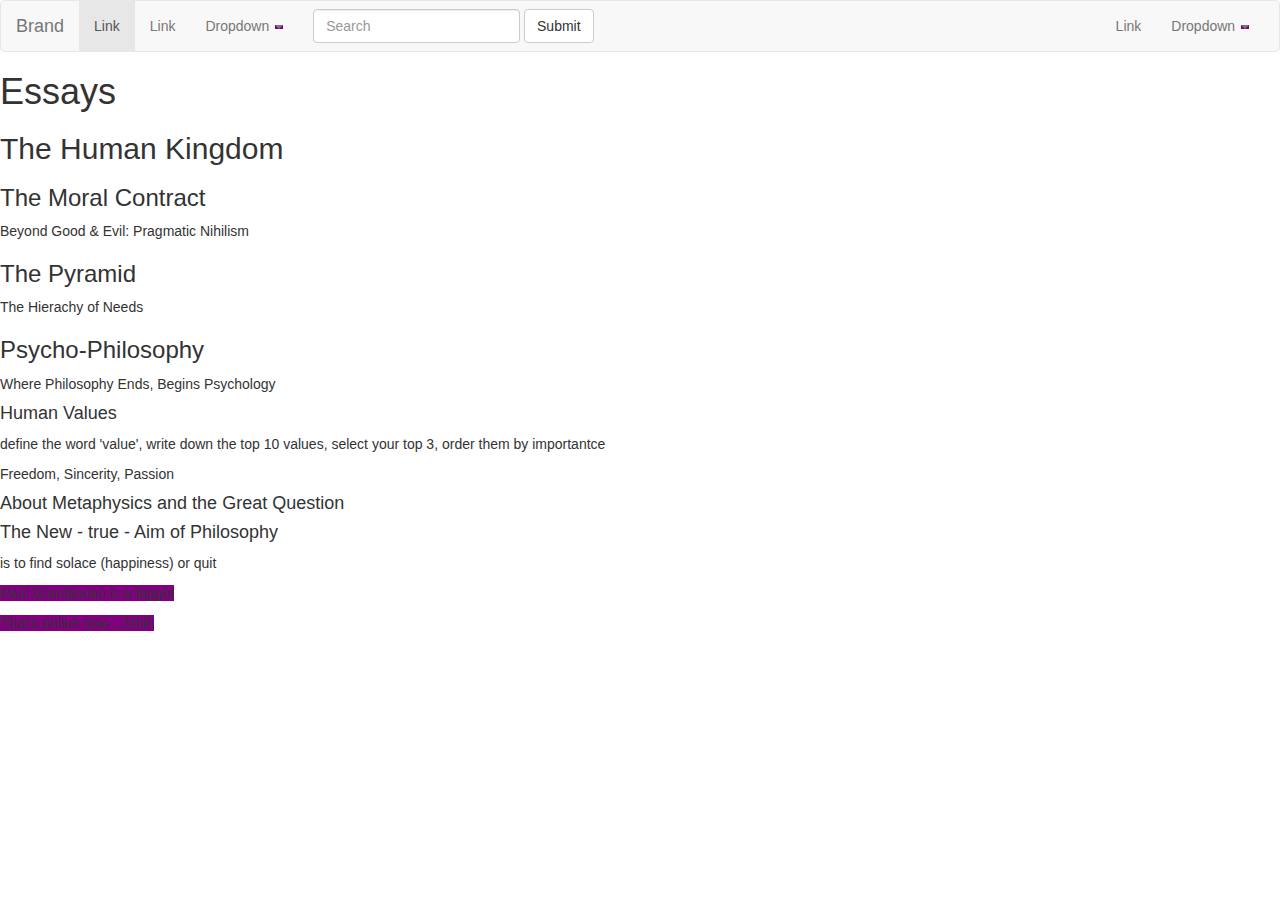
==== index.html @ 8acf9c78 "sum style" ====
<!DOCTYPE html>
<html>
  <head>
    <meta charset="utf-8">
    <meta http-equiv="X-UA-Compatible" content="IE=edge">
    <meta name="viewport" content="width=device-width, initial-scale=1">

    <title>The Human Kingdom Essays</title>

	<meta charset="UTF-8">
	<link rel="stylesheet" type="text/css" href="style.css">
    <link rel="stylesheet" href="https://maxcdn.bootstrapcdn.com/bootstrap/3.2.0/css/bootstrap.min.css">
    <link rel="stylesheet" href="https://maxcdn.bootstrapcdn.com/font-awesome/4.1.0/css/font-awesome.min.css">

  </head>


  <body>
<nav class="navbar navbar-default">
  <div class="container-fluid">
    <!-- Brand and toggle get grouped for better mobile display -->
    <div class="navbar-header">
      <button type="button" class="navbar-toggle collapsed" data-toggle="collapse" data-target="#bs-example-navbar-collapse-1" aria-expanded="false">
        <span class="sr-only">Toggle navigation</span>
        <span class="icon-bar"></span>
        <span class="icon-bar"></span>
        <span class="icon-bar"></span>
      </button>
      <a class="navbar-brand" href="#">Brand</a>
    </div>

    <!-- Collect the nav links, forms, and other content for toggling -->
    <div class="collapse navbar-collapse" id="bs-example-navbar-collapse-1">
      <ul class="nav navbar-nav">
        <li class="active"><a href="#">Link <span class="sr-only">(current)</span></a></li>
        <li><a href="#">Link</a></li>
        <li class="dropdown">
          <a href="#" class="dropdown-toggle" data-toggle="dropdown" role="button" aria-haspopup="true" aria-expanded="false">Dropdown <span class="caret"></span></a>
          <ul class="dropdown-menu">
            <li><a href="#">Action</a></li>
            <li><a href="#">Another action</a></li>
            <li><a href="#">Something else here</a></li>
            <li role="separator" class="divider"></li>
            <li><a href="#">Separated link</a></li>
            <li role="separator" class="divider"></li>
            <li><a href="#">One more separated link</a></li>
          </ul>
        </li>
      </ul>
      <form class="navbar-form navbar-left" role="search">
        <div class="form-group">
          <input type="text" class="form-control" placeholder="Search">
        </div>
        <button type="submit" class="btn btn-default">Submit</button>
      </form>
      <ul class="nav navbar-nav navbar-right">
        <li><a href="#">Link</a></li>
        <li class="dropdown">
          <a href="#" class="dropdown-toggle" data-toggle="dropdown" role="button" aria-haspopup="true" aria-expanded="false">Dropdown <span class="caret"></span></a>
          <ul class="dropdown-menu">
            <li><a href="#">Action</a></li>
            <li><a href="#">Another action</a></li>
            <li><a href="#">Something else here</a></li>
            <li role="separator" class="divider"></li>
            <li><a href="#">Separated link</a></li>
          </ul>
        </li>
      </ul>
    </div><!-- /.navbar-collapse -->
  </div><!-- /.container-fluid -->
</nav>
		<h1>Essays</h1>
			<h2>The Human Kingdom</h2>
				<h3>The Moral Contract</h3>
					<p>Beyond Good & Evil: Pragmatic Nihilism</p>
				<h3>The Pyramid</h3>
					<p>The Hierachy of Needs</p>
				<h3>Psycho-Philosophy</h3>
					<p>Where Philosophy Ends, Begins Psychology</p>
					<h4>Human Values</h4>
						<p>define the word 'value', write down the top 10 values, select your top 3, order them by importantce</p>
						<p>Freedom, Sincerity, Passion</p>
					<h4>About Metaphysics and the Great Question</h4>
					<h4>The New - true - Aim of Philosophy</h4>
						<p>is to find solace (happiness) or quit</p>
						<p><span>Paul Grandjouan is a faggot </span></p>
						<p><span>That's online now ...hihih</span></p>




			
			
    



    <script src="https://ajax.googleapis.com/ajax/libs/jquery/1.11.1/jquery.min.js"></script>
    <script src="https://maxcdn.bootstrapcdn.com/bootstrap/3.2.0/js/bootstrap.min.js"></script>
  </body>
</html>
---- style.css ----
p {
	
}

div {

	}

span {
	background-color: Purple;
	font-size: 35;
}
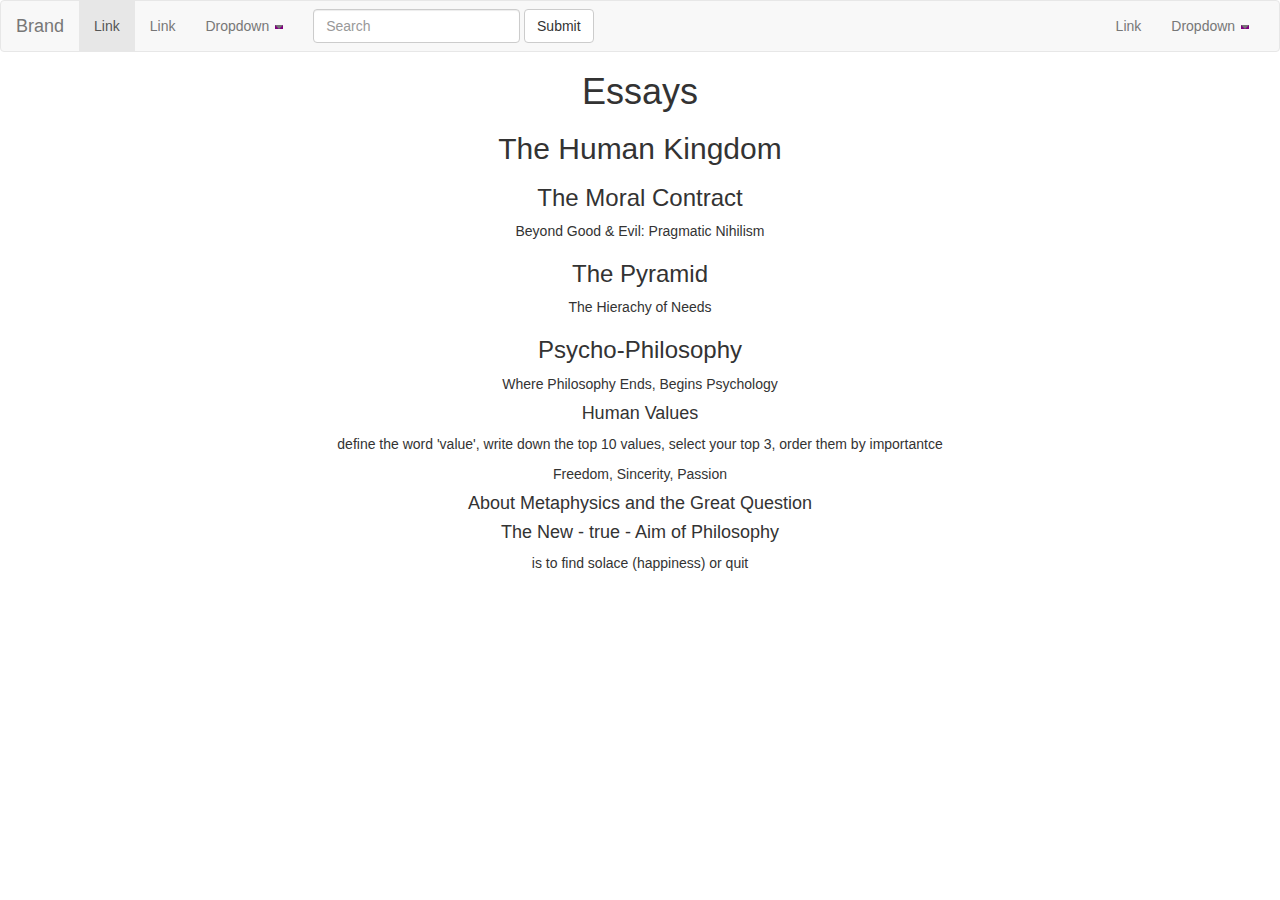
==== commit 6d32fca6: "paul gone" ====
--- a/index.html
+++ b/index.html
@@ -83,8 +83,7 @@
 					<h4>About Metaphysics and the Great Question</h4>
 					<h4>The New - true - Aim of Philosophy</h4>
 						<p>is to find solace (happiness) or quit</p>
-						<p><span>Paul Grandjouan is a faggot </span></p>
-						<p><span>That's online now ...hihih</span></p>
+					
 
 
 
--- a/style.css
+++ b/style.css
@@ -8,5 +8,10 @@
 
 span {
 	background-color: Purple;
-	font-size: 35;
+	font-size: 35px;
+	font-family: sans-serif;
+}
+
+body {
+	text-align: center;
 }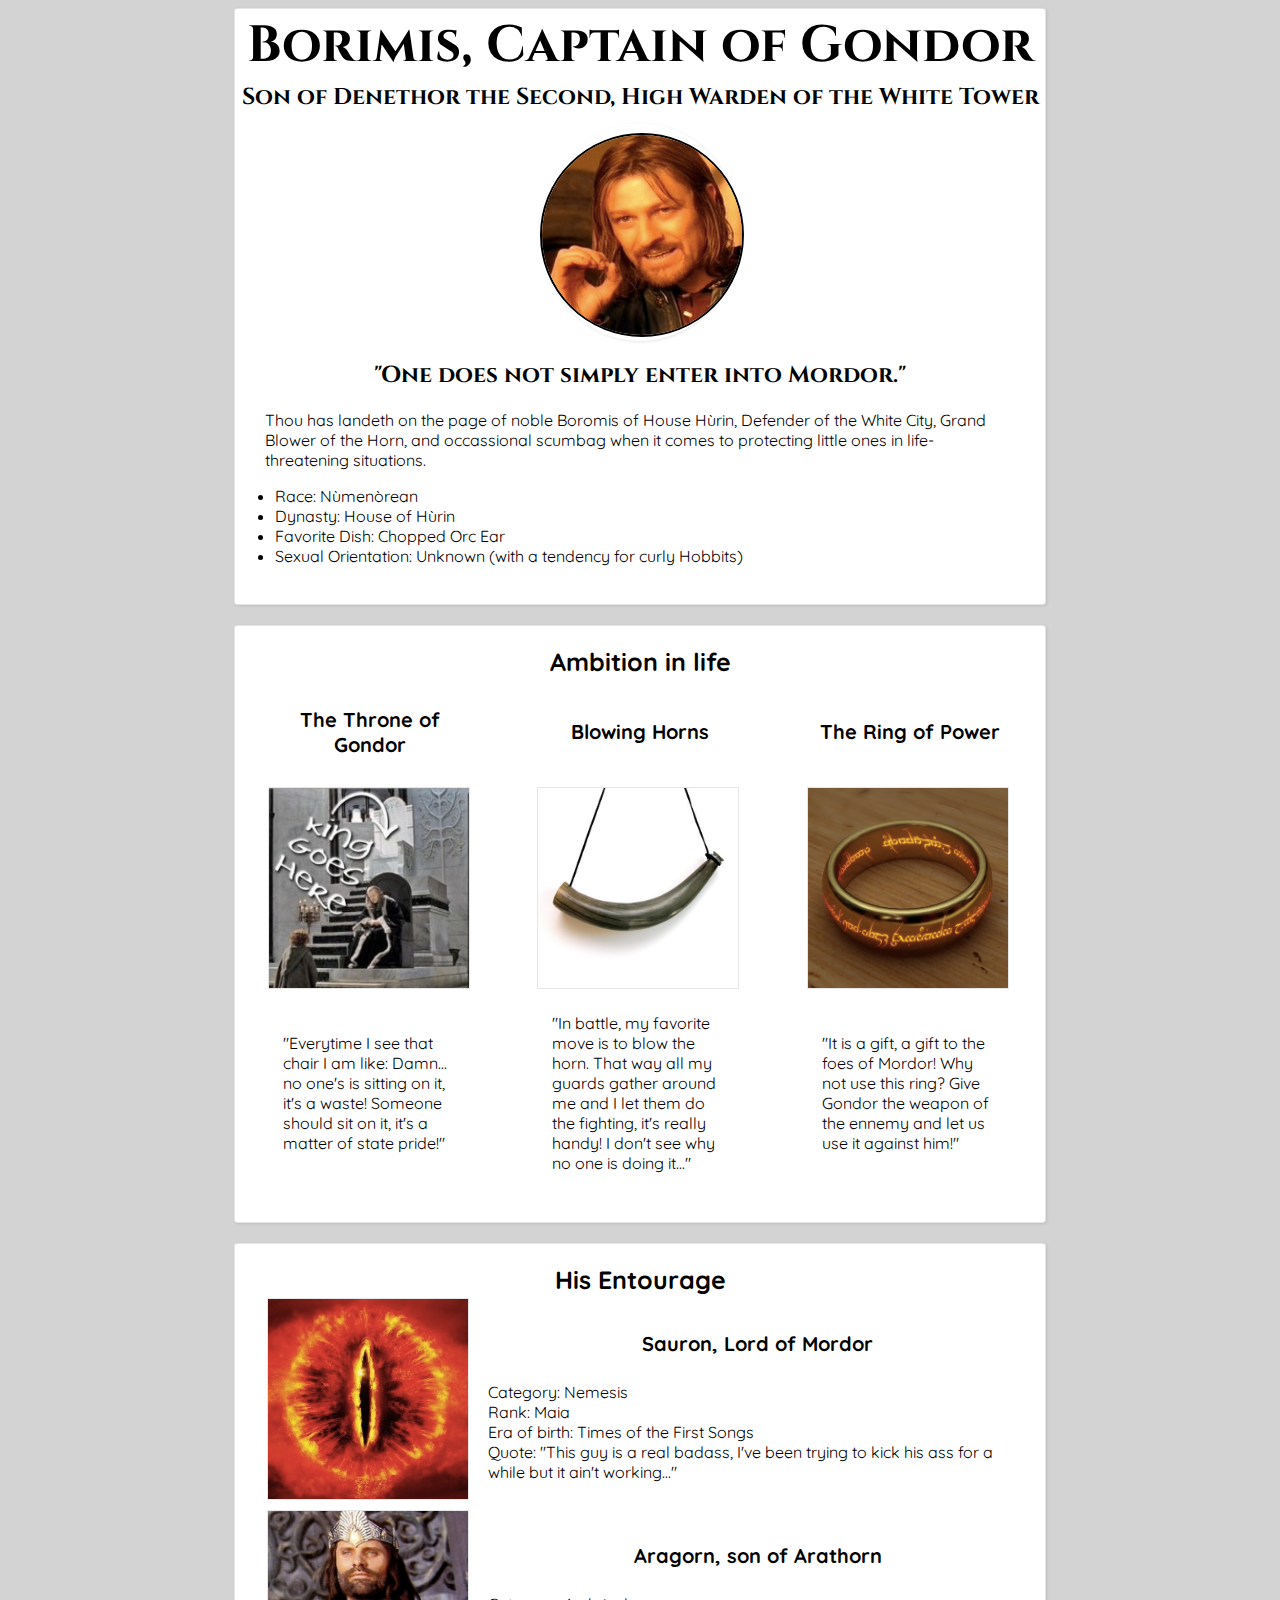
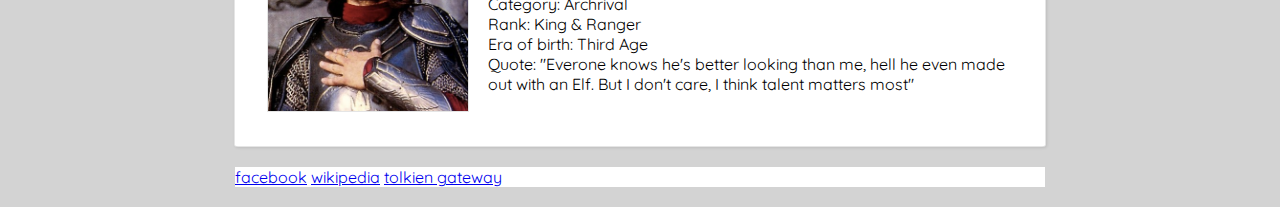
==== commit 0bfdb552: "first real site" ====
--- a/index.html
+++ b/index.html
@@ -2,99 +2,104 @@
 <html>
   <head>
     <meta charset="utf-8">
-    <meta http-equiv="X-UA-Compatible" content="IE=edge">
-    <meta name="viewport" content="width=device-width, initial-scale=1">
-
-    <title>The Human Kingdom Essays</title>
-
-	<meta charset="UTF-8">
-	<link rel="stylesheet" type="text/css" href="style.css">
-    <link rel="stylesheet" href="https://maxcdn.bootstrapcdn.com/bootstrap/3.2.0/css/bootstrap.min.css">
-    <link rel="stylesheet" href="https://maxcdn.bootstrapcdn.com/font-awesome/4.1.0/css/font-awesome.min.css">
-
+    <meta property="og:title" content="The Chronicles of Boromir, Captain of Gondor">
+    <meta property="og:image" content="images/boromir.png.jpg">
+    <meta property="og:description" content="Learn everything there is to know about noble Boromir of House Hùring, Defender of the White City, Grand Blower of the Horn, and occassional scumbag when it comes to protecting little ones in life-threatening situations.">
+    <meta property="og:site_name" content="Yalroc's first front-end project"/>
+    <title>The Chronicles of Boromir, Captain of Gondor, son of Denethor the Second, High Warden of the White Tower</title>
+    <link href='https://fonts.googleapis.com/css?family=Cinzel' rel='stylesheet' type='text/css'>
+    <link href='https://fonts.googleapis.com/css?family=Quicksand' rel='stylesheet' type='text/css'>
+    <link href="http://maxcdn.bootstrapcdn.com/font-awesome/4.2.0/css/font-awesome.min.css" rel="stylesheet">
+    <link rel="stylesheet" href="style/style.css">
   </head>
-
-
   <body>
-<nav class="navbar navbar-default">
-  <div class="container-fluid">
-    <!-- Brand and toggle get grouped for better mobile display -->
-    <div class="navbar-header">
-      <button type="button" class="navbar-toggle collapsed" data-toggle="collapse" data-target="#bs-example-navbar-collapse-1" aria-expanded="false">
-        <span class="sr-only">Toggle navigation</span>
-        <span class="icon-bar"></span>
-        <span class="icon-bar"></span>
-        <span class="icon-bar"></span>
-      </button>
-      <a class="navbar-brand" href="#">Brand</a>
+    <div> <!-- titles, picture, summary, history -->
+      <h1 class="name_title">Borimis, Captain of Gondor</h1>
+      <h2 class="name_title">Son of Denethor the Second, High Warden of the White Tower</h2>
+      <div class="boromir_pic">
+        <img src="images/boromir.png" class="boromir_pic" id="boromir_pic">
+      </div>
+      <h2>"One does not simply enter into Mordor."</h2>
+      <p class="boromir_intro">Thou has landeth on the page of noble Boromis of House Hùrin, Defender of the White City, Grand Blower of the Horn, and occassional scumbag when it comes to protecting little ones in life-threatening situations.
+      <ul>
+        <li>Race: Nùmenòrean</li>
+        <li>Dynasty: House of Hùrin</li>
+        <li>Favorite Dish: Chopped Orc Ear</li>
+        <li>Sexual Orientation: Unknown (with a tendency for curly Hobbits)</li>
+      </ul>
+      <div class="spacer"></div>
     </div>
 
-    <!-- Collect the nav links, forms, and other content for toggling -->
-    <div class="collapse navbar-collapse" id="bs-example-navbar-collapse-1">
-      <ul class="nav navbar-nav">
-        <li class="active"><a href="#">Link <span class="sr-only">(current)</span></a></li>
-        <li><a href="#">Link</a></li>
-        <li class="dropdown">
-          <a href="#" class="dropdown-toggle" data-toggle="dropdown" role="button" aria-haspopup="true" aria-expanded="false">Dropdown <span class="caret"></span></a>
-          <ul class="dropdown-menu">
-            <li><a href="#">Action</a></li>
-            <li><a href="#">Another action</a></li>
-            <li><a href="#">Something else here</a></li>
-            <li role="separator" class="divider"></li>
-            <li><a href="#">Separated link</a></li>
-            <li role="separator" class="divider"></li>
-            <li><a href="#">One more separated link</a></li>
-          </ul>
-        </li>
-      </ul>
-      <form class="navbar-form navbar-left" role="search">
-        <div class="form-group">
-          <input type="text" class="form-control" placeholder="Search">
-        </div>
-        <button type="submit" class="btn btn-default">Submit</button>
-      </form>
-      <ul class="nav navbar-nav navbar-right">
-        <li><a href="#">Link</a></li>
-        <li class="dropdown">
-          <a href="#" class="dropdown-toggle" data-toggle="dropdown" role="button" aria-haspopup="true" aria-expanded="false">Dropdown <span class="caret"></span></a>
-          <ul class="dropdown-menu">
-            <li><a href="#">Action</a></li>
-            <li><a href="#">Another action</a></li>
-            <li><a href="#">Something else here</a></li>
-            <li role="separator" class="divider"></li>
-            <li><a href="#">Separated link</a></li>
-          </ul>
-        </li>
-      </ul>
-    </div><!-- /.navbar-collapse -->
-  </div><!-- /.container-fluid -->
-</nav>
-		<h1>Essays</h1>
-			<h2>The Human Kingdom</h2>
-				<h3>The Moral Contract</h3>
-					<p>Beyond Good & Evil: Pragmatic Nihilism</p>
-				<h3>The Pyramid</h3>
-					<p>The Hierachy of Needs</p>
-				<h3>Psycho-Philosophy</h3>
-					<p>Where Philosophy Ends, Begins Psychology</p>
-					<h4>Human Values</h4>
-						<p>define the word 'value', write down the top 10 values, select your top 3, order them by importantce</p>
-						<p>Freedom, Sincerity, Passion</p>
-					<h4>About Metaphysics and the Great Question</h4>
-					<h4>The New - true - Aim of Philosophy</h4>
-						<p>is to find solace (happiness) or quit</p>
-					
+    <div> <!-- ambition in life (engage in Hobbit romance) -->
+      <h3>Ambition in life</h3>
+      <table class="ambition_in_life_table">
+        <tr>
+          <td class="amibtion_in_life_elements">
+            <h4>The Throne of Gondor</h4>
+          </td>
+          <td class="amibtion_in_life_elements">
+            <h4>Blowing Horns</h4>
+          </td>
+          <td class="amibtion_in_life_elements">
+            <h4>The Ring of Power</h4>
+          </td>
+        </tr>
+        <tr>
+          <td class="amibtion_in_life_elements">
+            <img src="images/throne_of_gondor.png">
+          </td>
+          <td class="amibtion_in_life_elements">
+            <img src="images/blowing_horn.png">
+          </td>
+          <td class="amibtion_in_life_elements">
+            <img src="images/ring_of_power.png">
+          </td>
+        </tr>
+        <tr>
+          <td class="amibtion_in_life_elements">
+            <p>"Everytime I see that chair I am like: Damn... no one's is sitting on it, it's a waste! Someone should sit on it, it's a matter of state pride!"</p>
+          </td>
+          <td class="amibtion_in_life_elements">
+            <p>"In battle, my favorite move is to blow the horn. That way all my guards gather around me and I let them do the fighting, it's really handy! I don't see why no one is doing it..."</p>
+          </td>
+          <td class="amibtion_in_life_elements">
+            <p>"It is a gift, a gift to the foes of Mordor! Why not use this ring? Give Gondor the weapon of the ennemy and let us use it against him!"</p>
+          </td>
+        </tr>
+      </table>
+    </div>
 
+    <div>  <!-- nemesis & archrival -->
+      <h3>His Entourage</h3>
+        <table>
+          <tr class="entourage_rows">
+            <td class="entourage_pics">
+              <img src="images/sauron.png">
+            </td>
+            <td>
+              <h4>Sauron, Lord of Mordor</h4>
+              <p>Category: Nemesis<br>Rank: Maia<br>Era of birth: Times of the First Songs<br>Quote: "This guy is a real badass, I've been trying to kick his ass for a while but it ain't working..."</p>
+            </td>
+          </tr>
+        </table>
+        <table>
+          <tr class="entourage_rows">
+            <td class="entourage_pics">
+              <img src="images/aragorn.png">
+            </td>
+            <td>
+              <h4>Aragorn, son of Arathorn</h4>
+              <p>Category: Archrival<br>Rank: King & Ranger<br>Era of birth: Third Age<br>Quote: "Everone knows he's better looking than me, hell he even made out with an Elf. But I don't care, I think talent matters most"</p>
+            </td>
+          </tr>
+        </table>
+       <div class="spacer"></div>
+    </div>
 
-
-
-			
-			
-    
-
-
-
-    <script src="https://ajax.googleapis.com/ajax/libs/jquery/1.11.1/jquery.min.js"></script>
-    <script src="https://maxcdn.bootstrapcdn.com/bootstrap/3.2.0/js/bootstrap.min.js"></script>
+    <div class="no_shape"> <!-- links : wiki, facebook, tolkien gateway -->
+      <a href="https://www.facebook.com/BoromirCaptainofGondor/?fref=ts">facebook</a>
+      <a href="https://en.wikipedia.org/wiki/Boromir">wikipedia</a>
+      <a href="http://tolkiengateway.net/wiki/Boromir">tolkien gateway</a>
+    </div>
   </body>
-</html>+</html>
--- a/style/style.css
+++ b/style/style.css
@@ -0,0 +1,106 @@
+body {
+  font-family: 'Quicksand', sans-serif;
+  background-color: #D3D3D3;
+}
+
+div {
+  border: 1px solid rgba(0, 0, 0, 0.1);
+  box-shadow: 1px 1px 3px rgba(0, 0, 0, 0.1);
+  width: 810px;
+  margin: 0 auto;
+  margin-top: 5px;
+  margin-bottom: 20px;
+  background-color: white;
+  border-radius: 0.5%;
+}
+
+img {
+  height: 200px;
+  width: 200px;
+  border: 1px solid rgba(0, 0, 0, 0.1);
+}
+
+h1 {
+  font-size: 51px;
+  text-align: center;
+  margin-bottom: 2px;
+}
+
+h2 {
+  font-size: 23px;
+  text-align: center;
+  font-family: 'Cinzel'
+}
+
+h3 {
+  text-align: center;
+  font-size: 25px;
+  margin-top: 20px;
+  margin-bottom: 0px;
+}
+
+h4 {
+  text-align: center;
+  font-size: 20px;
+}
+
+p {
+  padding-right: 15px;
+  padding-left: 15px;
+}
+
+.ambition_in_life_table {
+  margin: 0 auto;
+  margin-bottom: 30px;
+}
+
+.amibtion_in_life_elements {
+  padding-right: 31px;
+  padding-left: 31px;
+
+}
+
+.entourage_pics {
+  padding-left: 30px;
+}
+
+.entourage_rows {
+  padding-bottom: 7px;
+  margin-bottom: 7px;
+}
+
+.spacer {
+  height: 2px;
+  border: none;
+  box-shadow: none;
+}
+
+.boromir_intro {
+  margin-left: 15px;
+  margin-right: 15px;
+}
+
+.name_title {
+  margin: 2px;
+  font-family: 'Cinzel';
+}
+
+
+.boromir_pic {
+  width: 200px;
+  border-radius: 50%;
+  margin: 0 auto;
+  margin-top: 10px;
+  border: none ;
+}
+
+#boromir_pic {
+  border: 2px solid black;
+}
+
+.no_shape {
+  border: none;
+  box-shadow: none;
+  background-color: none;
+  border-radius: none;
+}
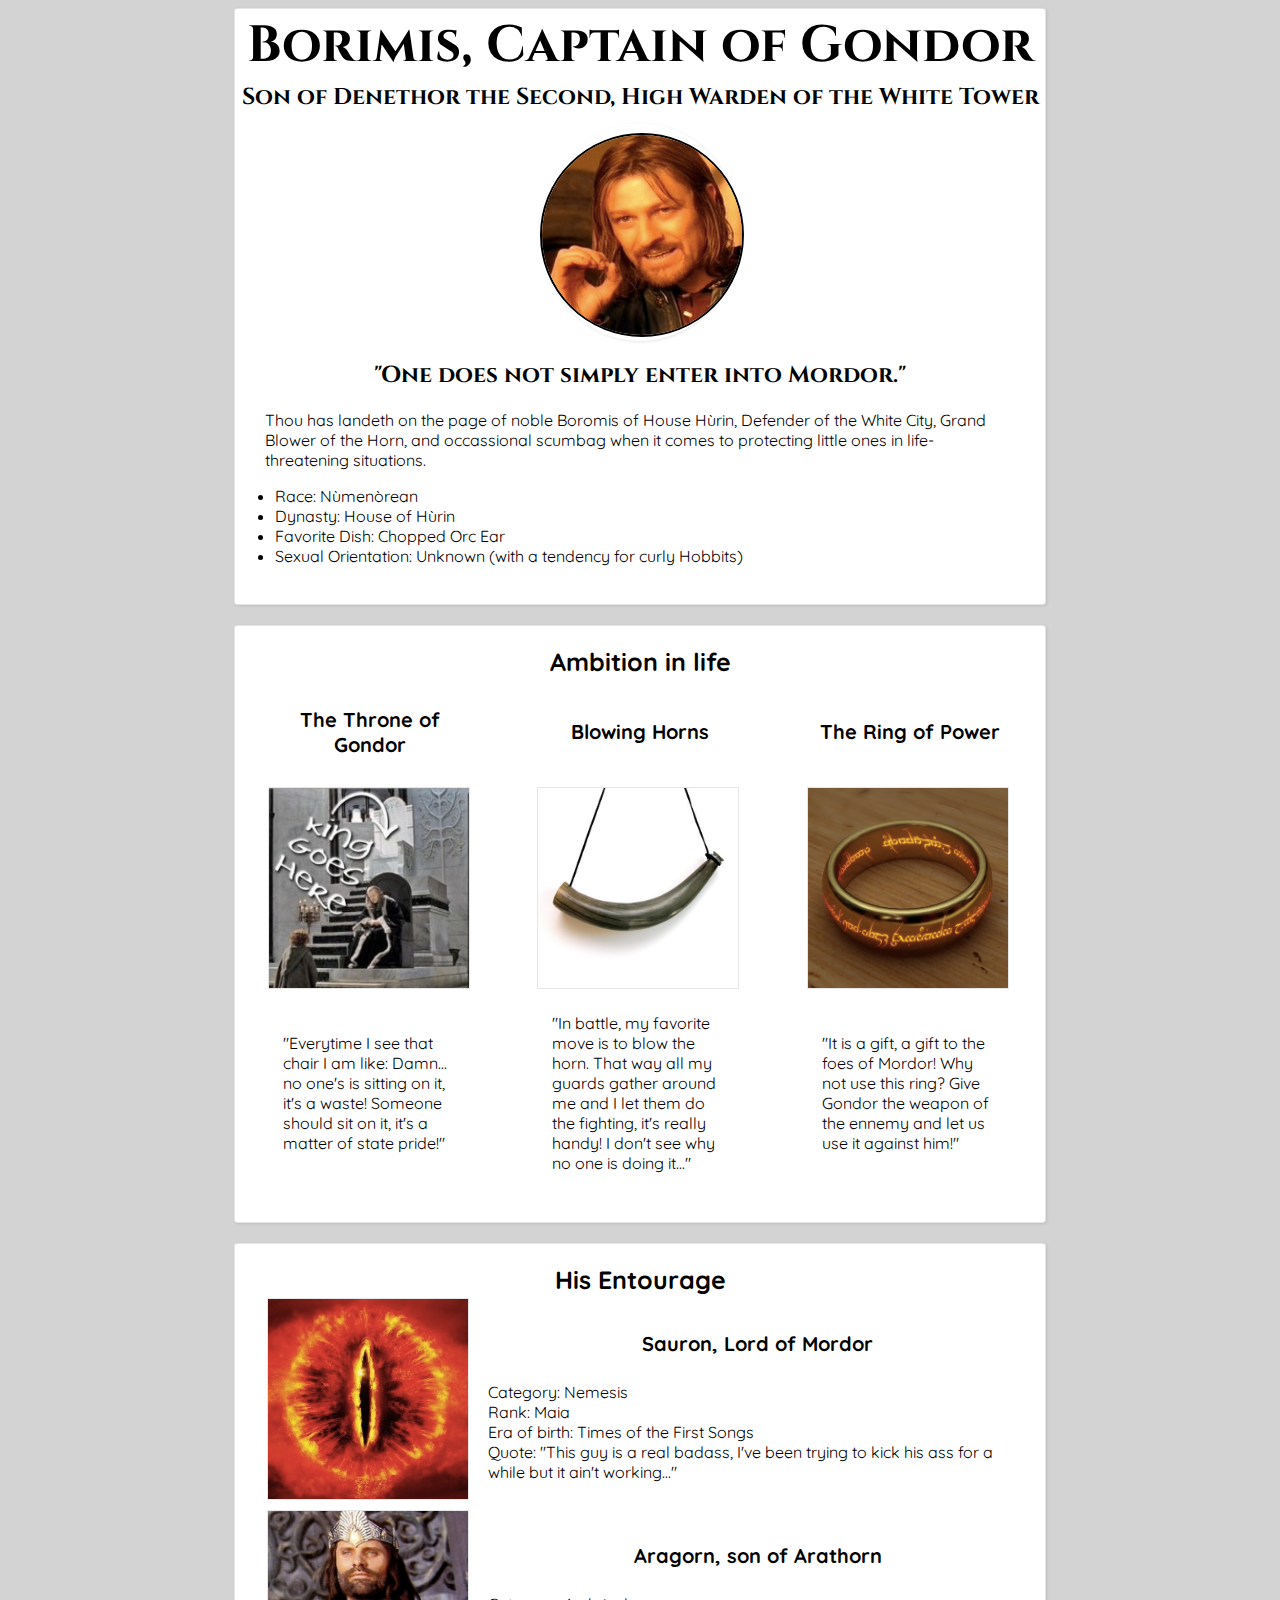
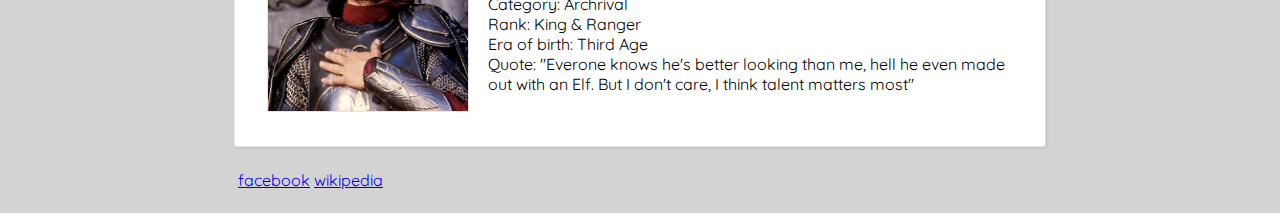
==== commit 8f703d10: "links" ====
--- a/index.html
+++ b/index.html
@@ -97,9 +97,16 @@
     </div>
 
     <div class="no_shape"> <!-- links : wiki, facebook, tolkien gateway -->
-      <a href="https://www.facebook.com/BoromirCaptainofGondor/?fref=ts">facebook</a>
-      <a href="https://en.wikipedia.org/wiki/Boromir">wikipedia</a>
-      <a href="http://tolkiengateway.net/wiki/Boromir">tolkien gateway</a>
+      <table>
+        <tr>
+          <td>
+            <a href="https://www.facebook.com/BoromirCaptainofGondor/?fref=ts">facebook</a>
+          </td>
+          <td>
+            <a href="https://en.wikipedia.org/wiki/Boromir">wikipedia</a>
+          </td>
+        </tr>
+      </table>
     </div>
   </body>
 </html>
--- a/style/style.css
+++ b/style/style.css
@@ -101,6 +101,5 @@
 .no_shape {
   border: none;
   box-shadow: none;
-  background-color: none;
-  border-radius: none;
+  background-color: transparent;
 }
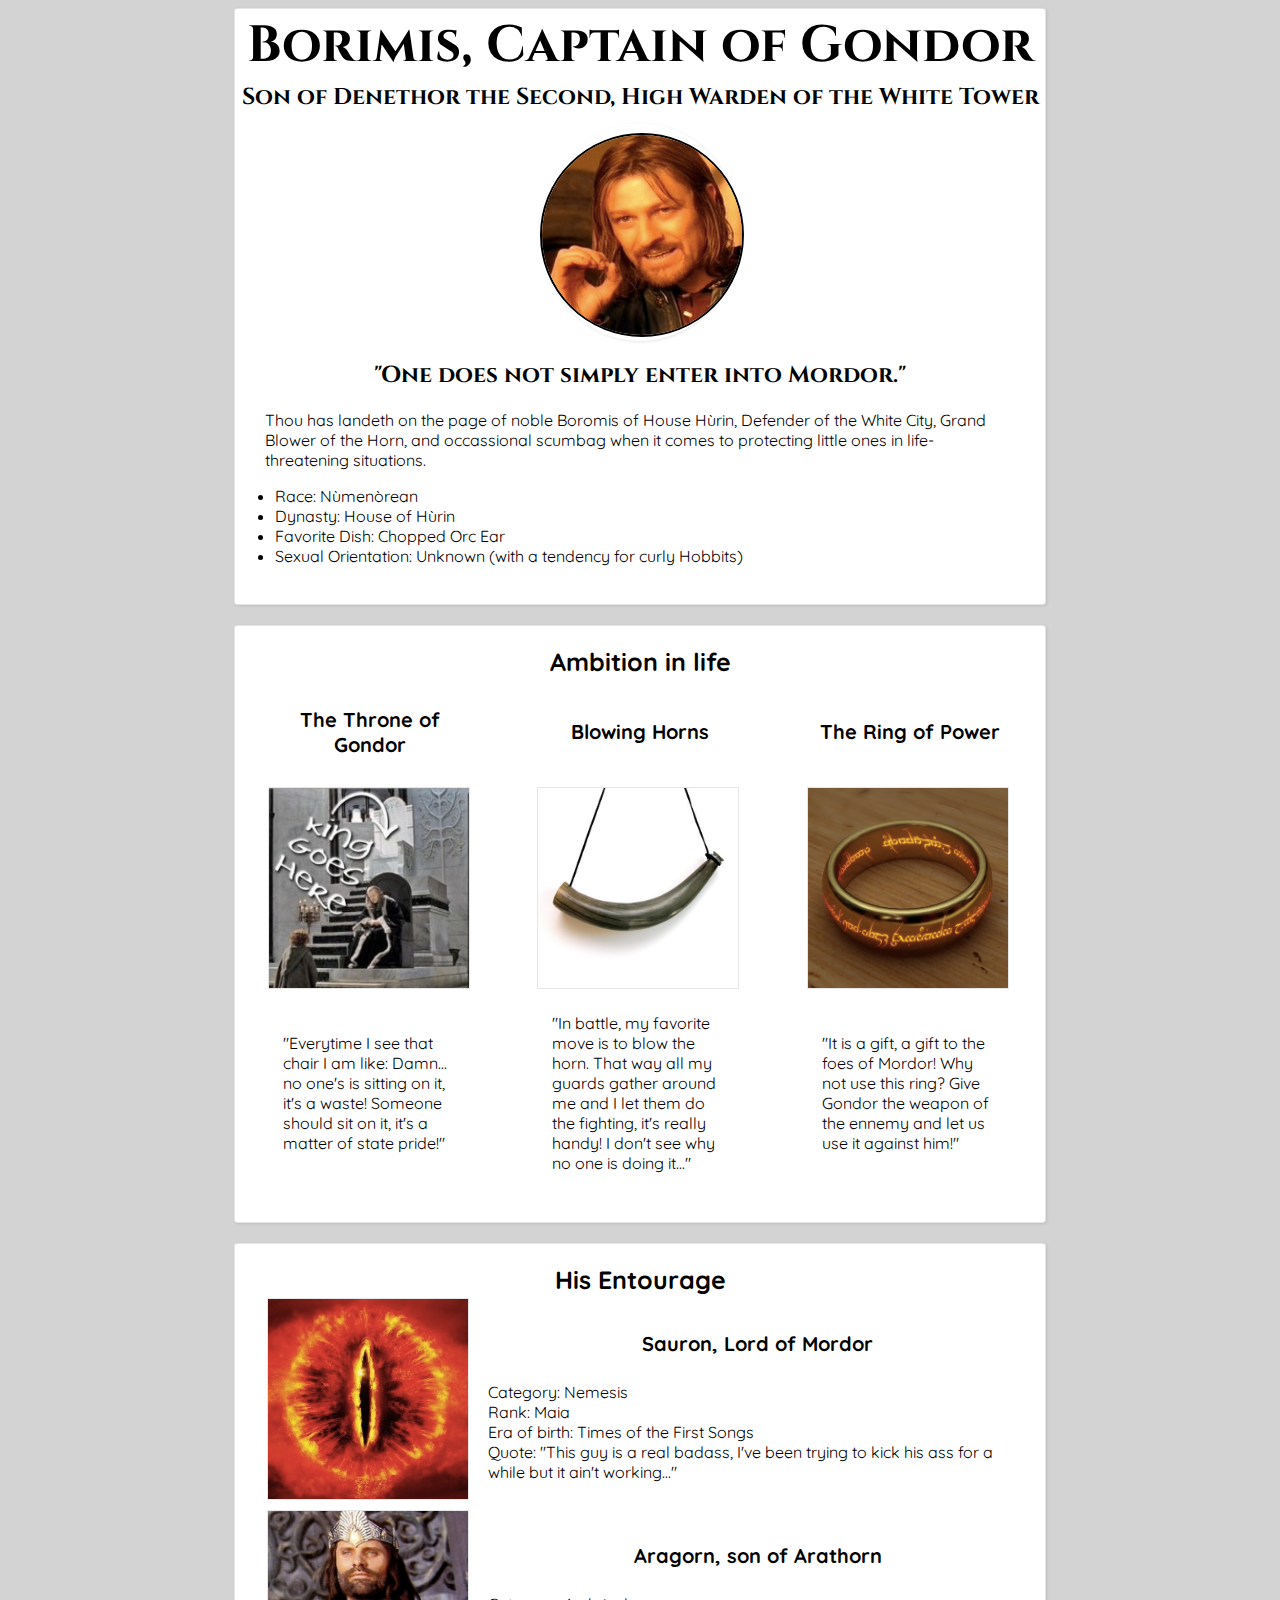
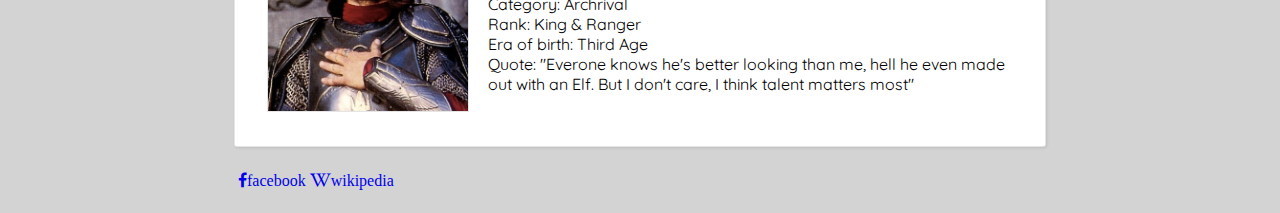
==== commit 1791e453: "more links style" ====
--- a/index.html
+++ b/index.html
@@ -100,10 +100,10 @@
       <table>
         <tr>
           <td>
-            <a href="https://www.facebook.com/BoromirCaptainofGondor/?fref=ts">facebook</a>
+            <a class="fa fa-facebook" href="https://www.facebook.com/BoromirCaptainofGondor/?fref=ts">facebook</a>
           </td>
           <td>
-            <a href="https://en.wikipedia.org/wiki/Boromir">wikipedia</a>
+            <a class="fa fa-wikipedia-w" href="https://en.wikipedia.org/wiki/Boromir">wikipedia</a>
           </td>
         </tr>
       </table>
--- a/style/style.css
+++ b/style/style.css
@@ -47,6 +47,10 @@
 p {
   padding-right: 15px;
   padding-left: 15px;
+}
+
+a {
+  text-decoration: none;
 }
 
 .ambition_in_life_table {
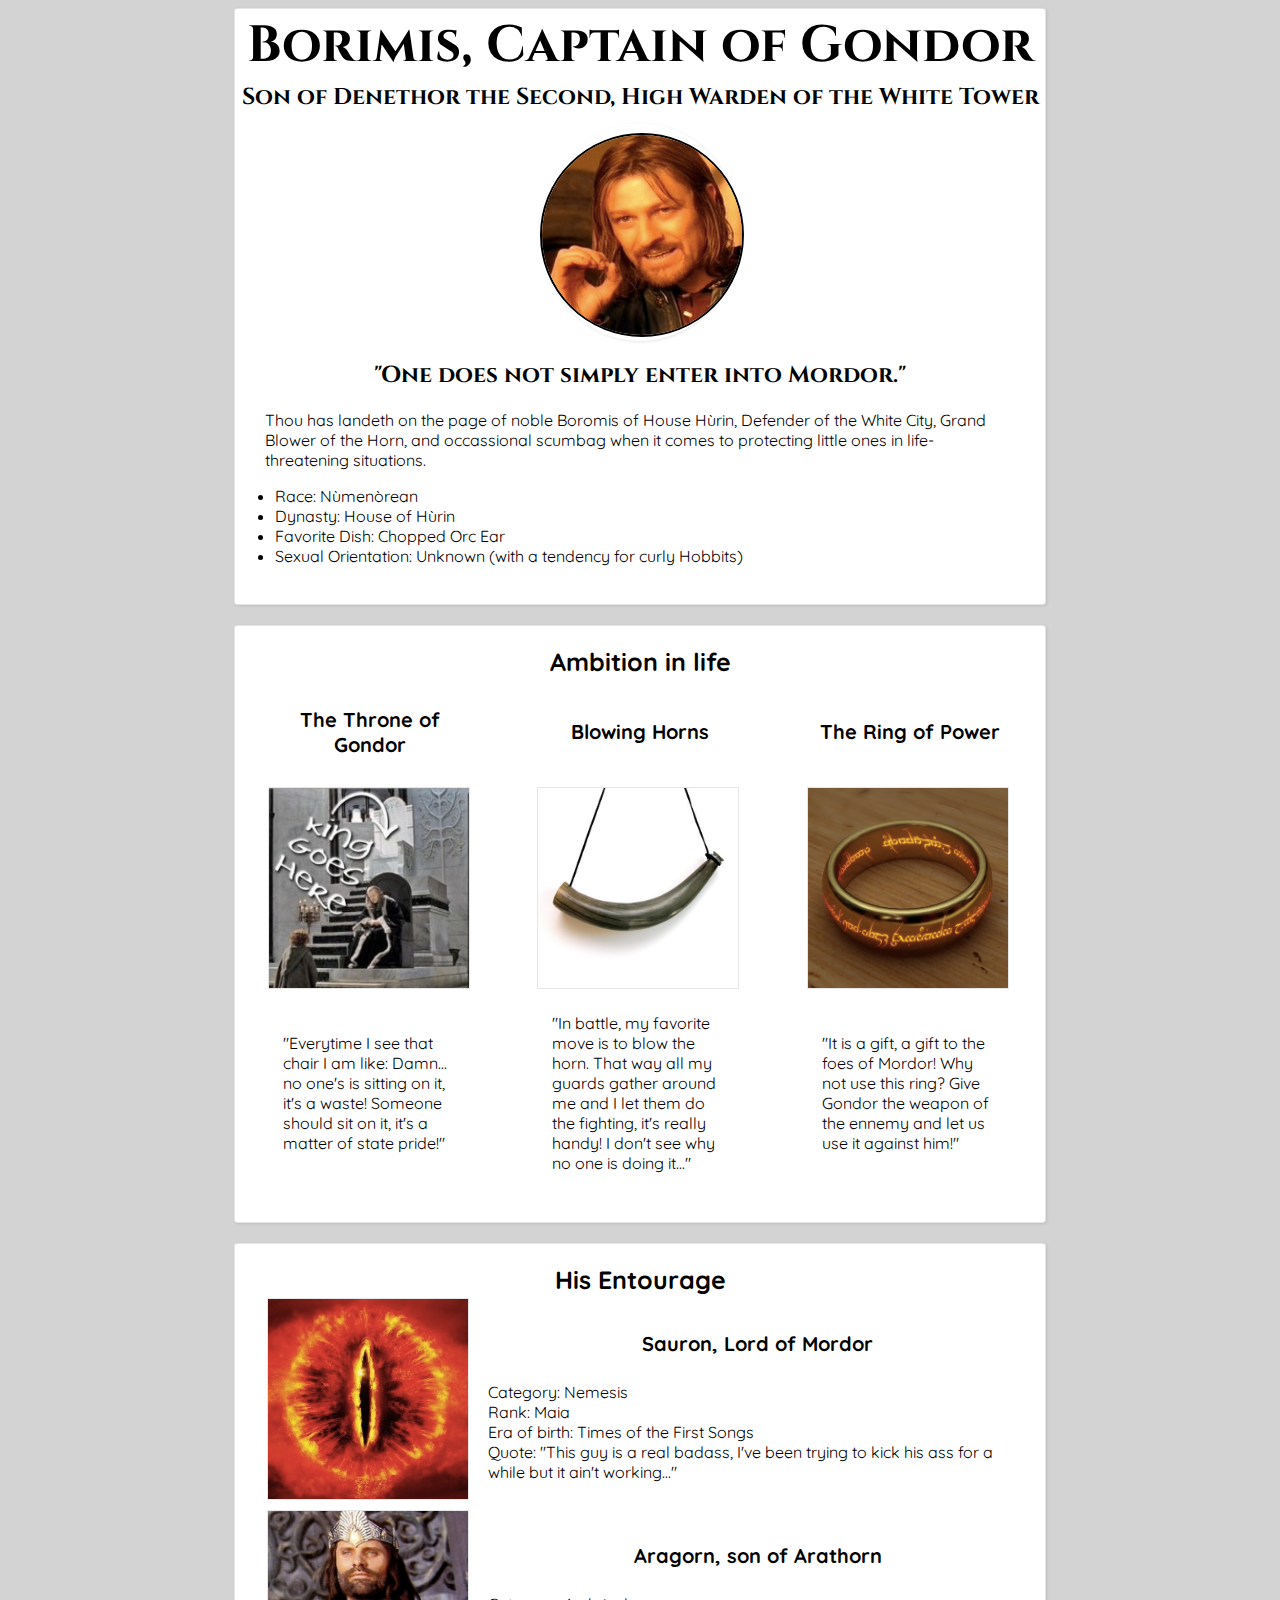
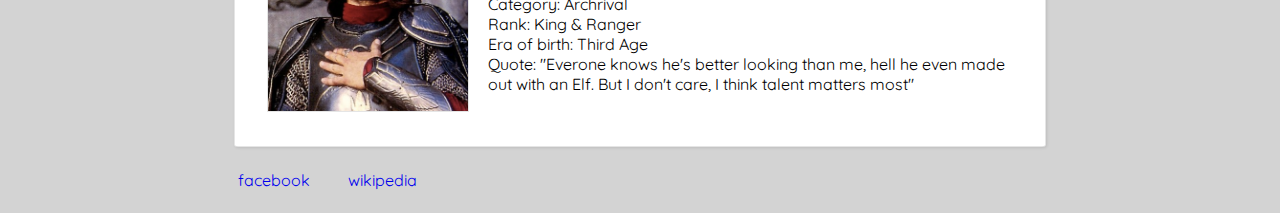
==== commit d99ad0b4: "minor things" ====
--- a/index.html
+++ b/index.html
@@ -97,13 +97,16 @@
     </div>
 
     <div class="no_shape"> <!-- links : wiki, facebook, tolkien gateway -->
-      <table>
+      <table class="centered">
         <tr>
           <td>
-            <a class="fa fa-facebook" href="https://www.facebook.com/BoromirCaptainofGondor/?fref=ts">facebook</a>
+            <a class="links"  href="https://www.facebook.com/BoromirCaptainofGondor/?fref=ts"> facebook</a>
           </td>
           <td>
-            <a class="fa fa-wikipedia-w" href="https://en.wikipedia.org/wiki/Boromir">wikipedia</a>
+            <p>       </p>
+          </td>
+          <td>
+            <a class="links" href="https://en.wikipedia.org/wiki/Boromir"> wikipedia</a>
           </td>
         </tr>
       </table>
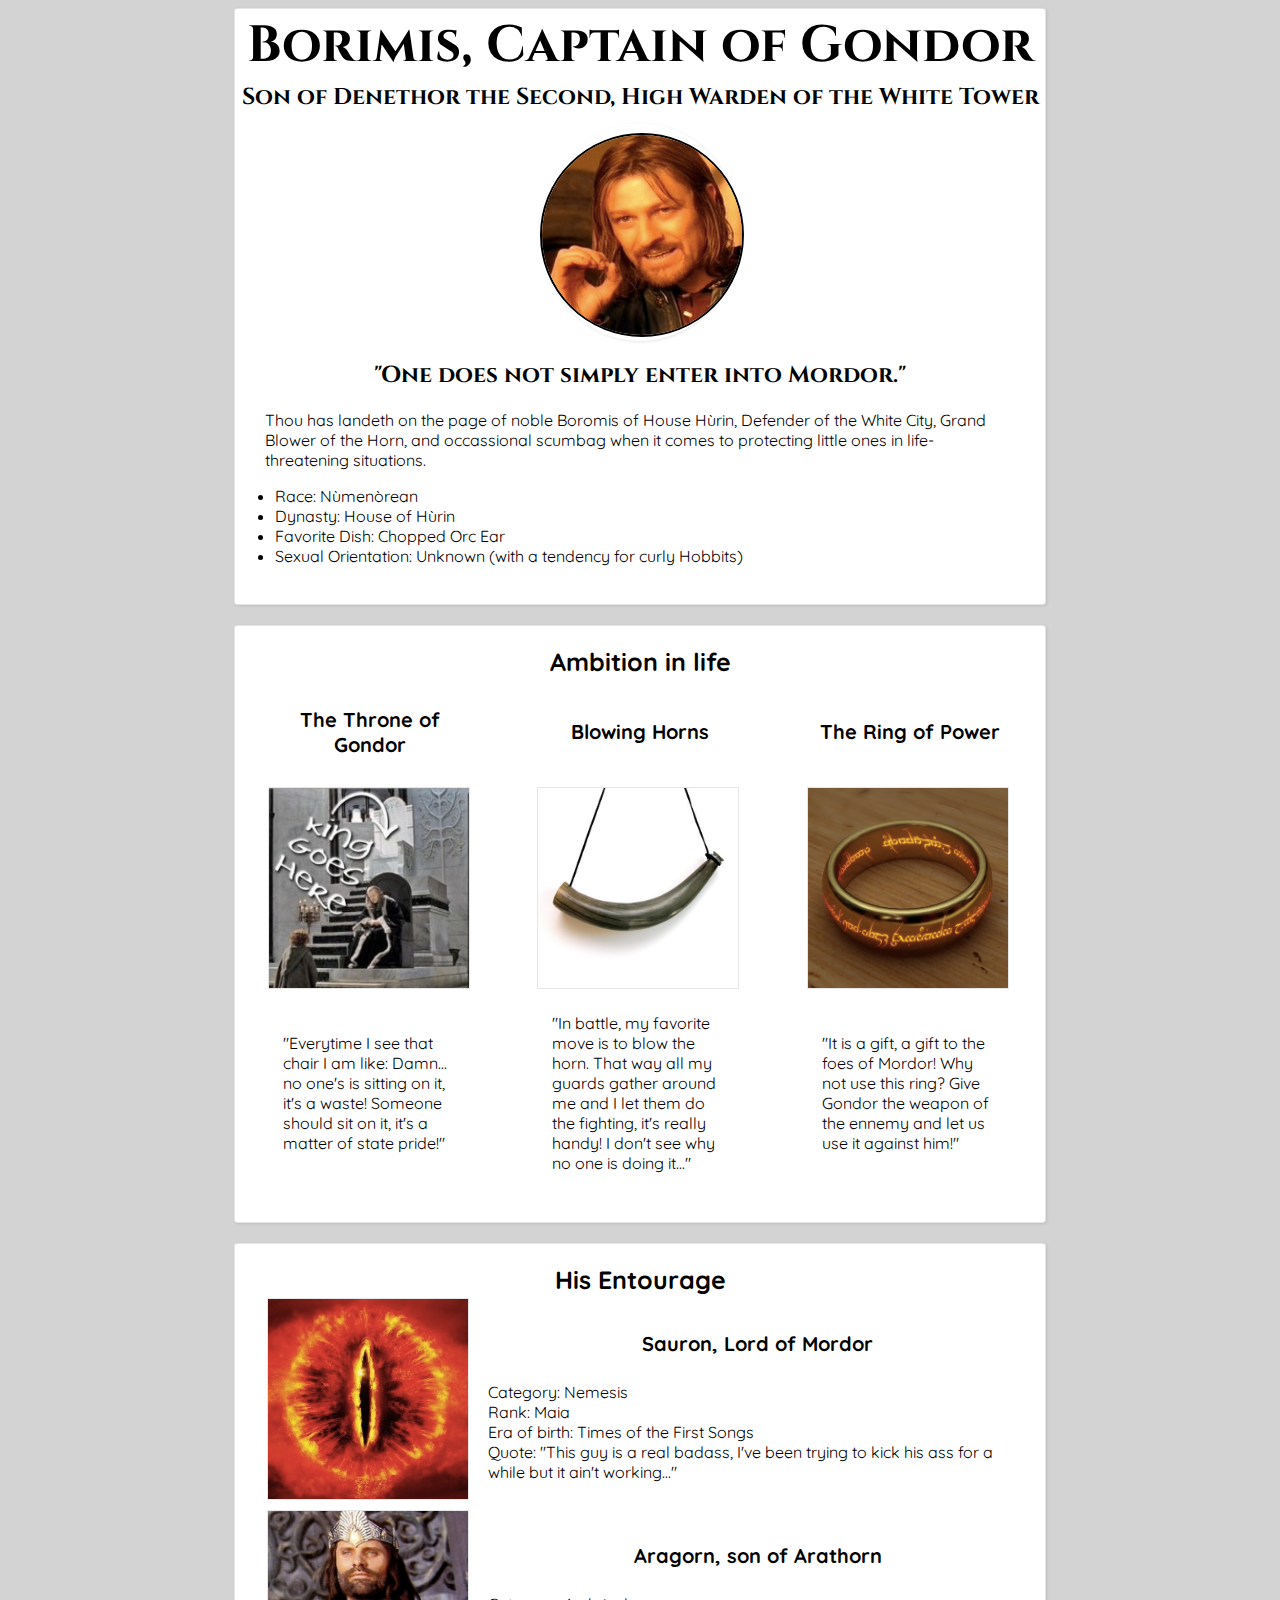
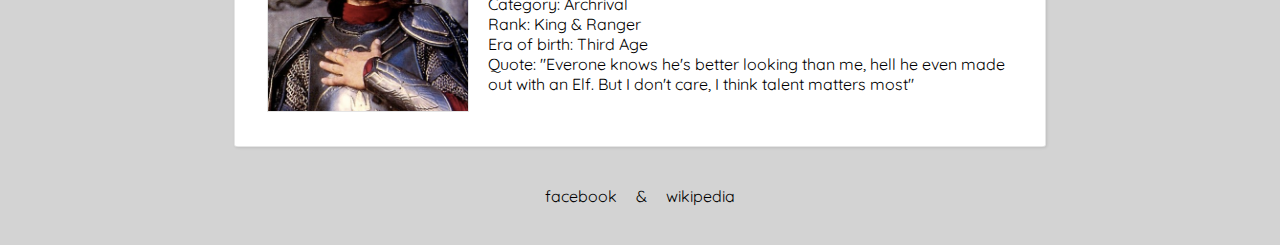
==== commit b9c7edbb: "minor minro minro" ====
--- a/index.html
+++ b/index.html
@@ -103,7 +103,7 @@
             <a class="links"  href="https://www.facebook.com/BoromirCaptainofGondor/?fref=ts"> facebook</a>
           </td>
           <td>
-            <p>       </p>
+            <p class="links">    &   </p>
           </td>
           <td>
             <a class="links" href="https://en.wikipedia.org/wiki/Boromir"> wikipedia</a>
--- a/style/style.css
+++ b/style/style.css
@@ -51,6 +51,11 @@
 
 a {
   text-decoration: none;
+}
+
+.links {
+  text-decoration: none;
+  color: black;
 }
 
 .ambition_in_life_table {
@@ -107,3 +112,7 @@
   box-shadow: none;
   background-color: transparent;
 }
+
+.centered {
+  margin: 0 auto;
+}
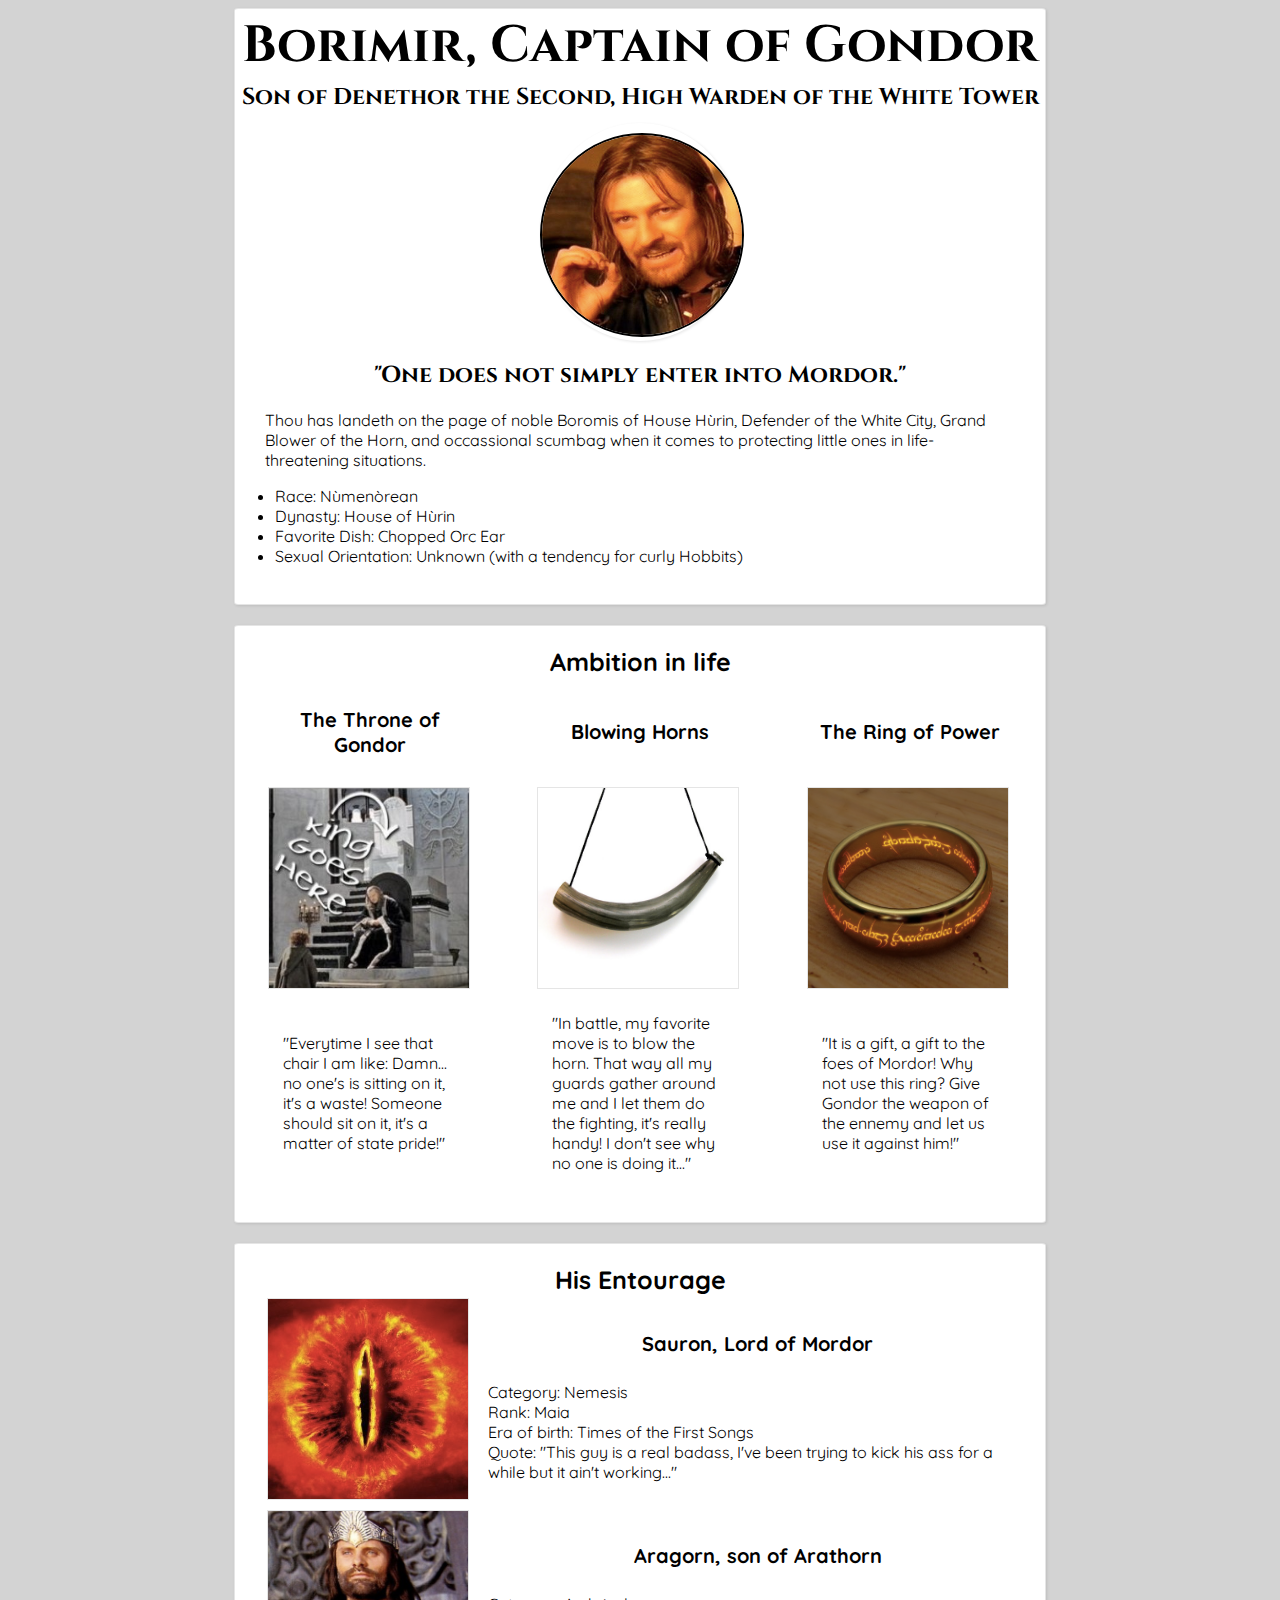
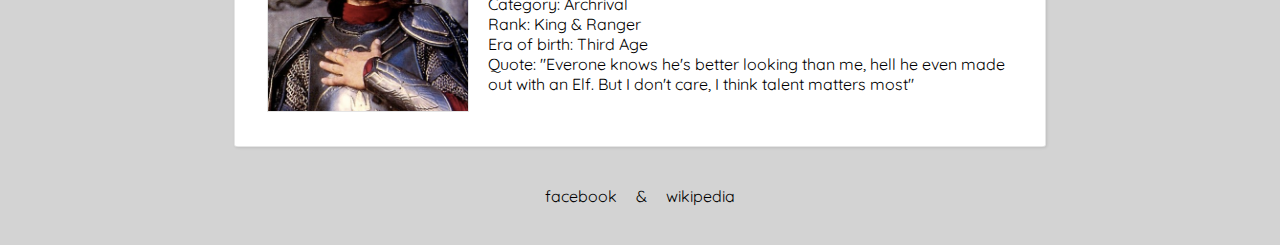
==== commit e849b6e5: "Update index.html" ====
--- a/index.html
+++ b/index.html
@@ -14,7 +14,7 @@
   </head>
   <body>
     <div> <!-- titles, picture, summary, history -->
-      <h1 class="name_title">Borimis, Captain of Gondor</h1>
+      <h1 class="name_title">Borimir, Captain of Gondor</h1>
       <h2 class="name_title">Son of Denethor the Second, High Warden of the White Tower</h2>
       <div class="boromir_pic">
         <img src="images/boromir.png" class="boromir_pic" id="boromir_pic">
